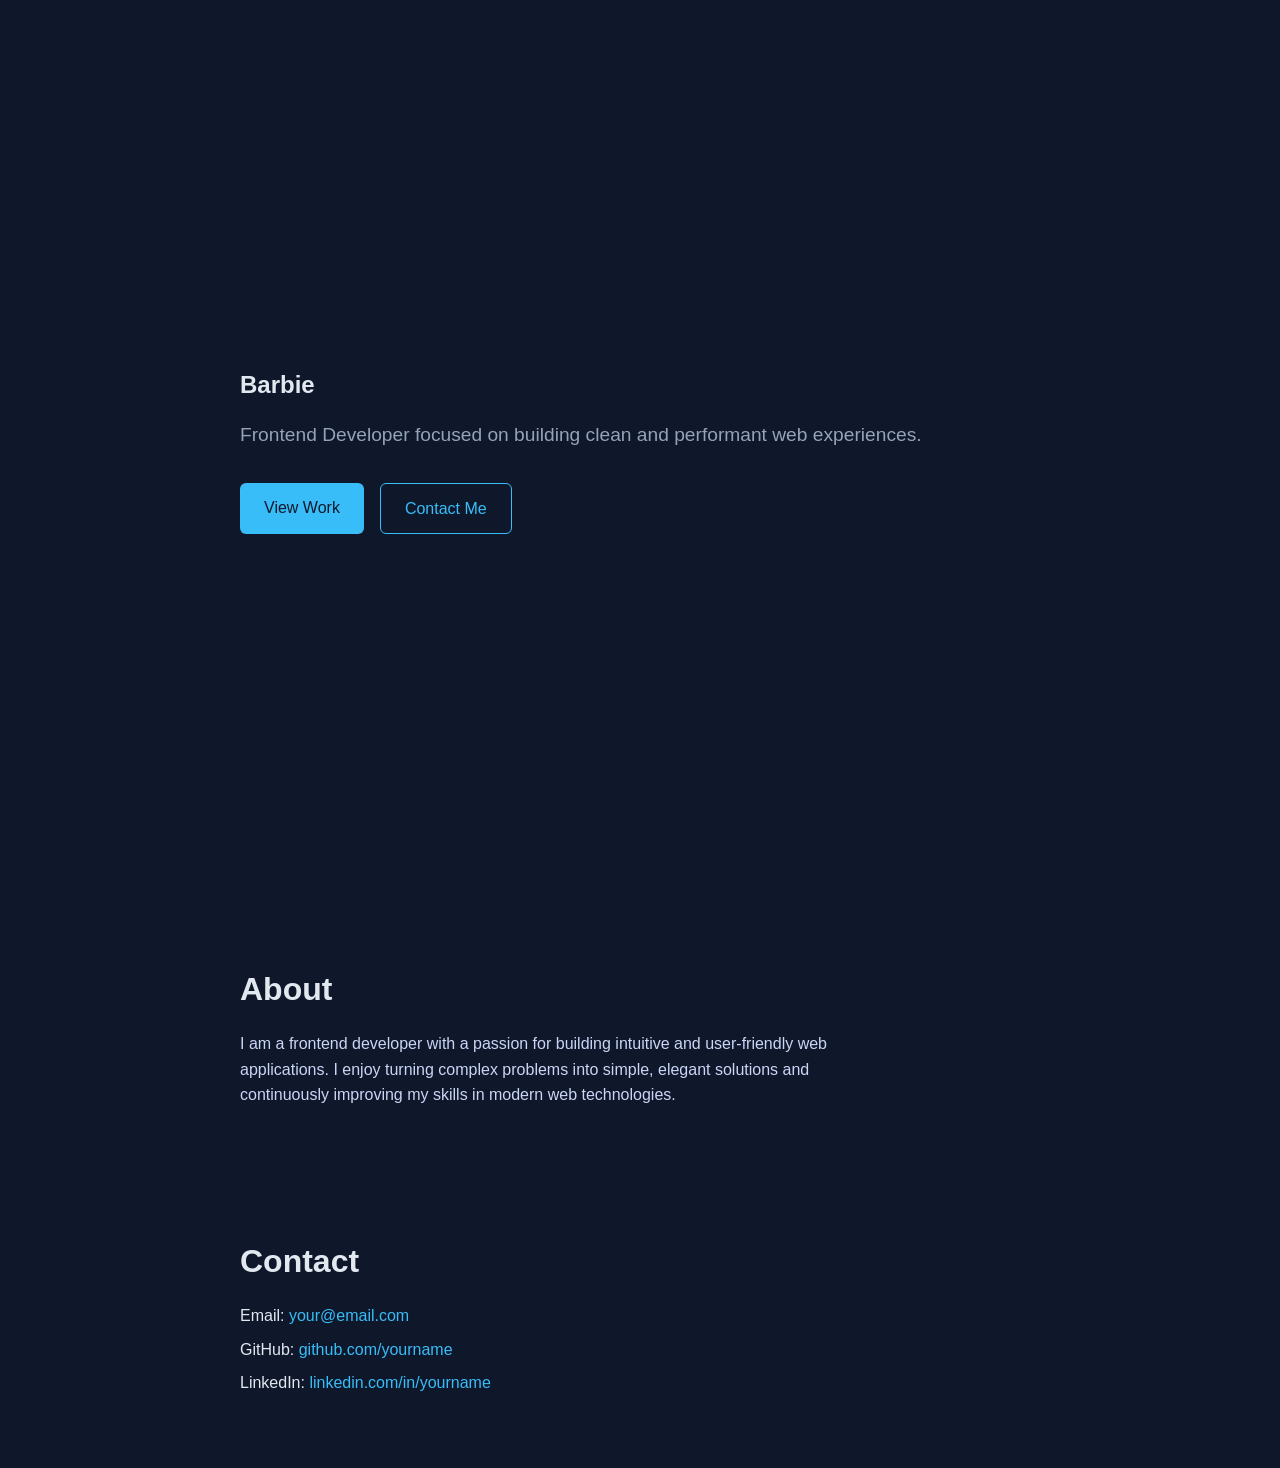
==== index.html @ 31e4a309 "Rename index .html to index.html" ====
<!DOCTYPE html>
<html lang="en">
<head>
  <meta charset="UTF-8" />
  <meta name="viewport" content="width=device-width, initial-scale=1.0" />
  <title>Your Name | Personal Website</title>
  <link rel="stylesheet" href="styles.css" />
</head>
<body>

  <!-- Hero Section -->
  <section class="hero">
    <div class="container">
      <h1 class="Barbie">Barbie</h1>
      <p class="hero__tagline">
        Frontend Developer focused on building clean and performant web experiences.
      </p>

      <div class="hero__actions">
        <a href="#about" class="btn btn--primary">View Work</a>
        <a href="#contact" class="btn btn--secondary">Contact Me</a>
      </div>
    </div>
  </section>

  <!-- About Section -->
  <section id="about" class="about">
    <div class="container">
      <h2 class="section-title">About</h2>
      <p class="about__text">
        I am a frontend developer with a passion for building intuitive and
        user-friendly web applications. I enjoy turning complex problems into
        simple, elegant solutions and continuously improving my skills in modern
        web technologies.
      </p>
    </div>
  </section>

  <!-- Contact Section -->
  <section id="contact" class="contact">
    <div class="container">
      <h2 class="section-title">Contact</h2>
      <ul class="contact__list">
        <li>Email: <a href="mailto:your@email.com">your@email.com</a></li>
        <li>GitHub: <a href="#" target="_blank">github.com/yourname</a></li>
        <li>LinkedIn: <a href="#" target="_blank">linkedin.com/in/yourname</a></li>
      </ul>
    </div>
  </section>

  <script src="script.js"></script>
</body>
</html>
---- styles.css ----
/* ===== Base ===== */
* {
  margin: 0;
  padding: 0;
  box-sizing: border-box;
}

body {
  font-family: -apple-system, BlinkMacSystemFont, "Segoe UI", Roboto, sans-serif;
  background-color: #0f172a;
  color: #e2e8f0;
  line-height: 1.6;
}

/* ===== Layout ===== */
.container {
  width: 90%;
  max-width: 800px;
  margin: 0 auto;
}

/* ===== Typography ===== */
.section-title {
  font-size: 2rem;
  margin-bottom: 1rem;
}

/* ===== Hero ===== */
.hero {
  min-height: 100vh;
  display: flex;
  align-items: center;
}

.hero__name {
  font-size: 3rem;
  font-weight: bold;
}

.hero__tagline {
  margin: 1rem 0 2rem;
  font-size: 1.2rem;
  color: #94a3b8;
}

.hero__actions {
  display: flex;
  gap: 1rem;
}

/* ===== Buttons ===== */
.btn {
  padding: 0.75rem 1.5rem;
  border-radius: 6px;
  text-decoration: none;
  font-weight: 500;
  transition: 0.2s ease;
}

.btn--primary {
  background-color: #38bdf8;
  color: #0f172a;
}

.btn--primary:hover {
  background-color: #0ea5e9;
}

.btn--secondary {
  border: 1px solid #38bdf8;
  color: #38bdf8;
}

.btn--secondary:hover {
  background-color: #38bdf8;
  color: #0f172a;
}

/* ===== About ===== */
.about {
  padding: 4rem 0;
}

.about__text {
  max-width: 600px;
  color: #cbd5f5;
}

/* ===== Contact ===== */
.contact {
  padding: 4rem 0;
}

.contact__list {
  list-style: none;
}

.contact__list li {
  margin-bottom: 0.5rem;
}

.contact a {
  color: #38bdf8;
  text-decoration: none;
}

.contact a:hover {
  text-decoration: underline;
}

/* ===== Responsive ===== */
@media (max-width: 600px) {
  .hero__name {
    font-size: 2.2rem;
  }

  .hero__tagline {
    font-size: 1rem;
  }

  .hero__actions {
    flex-direction: column;
  }
}
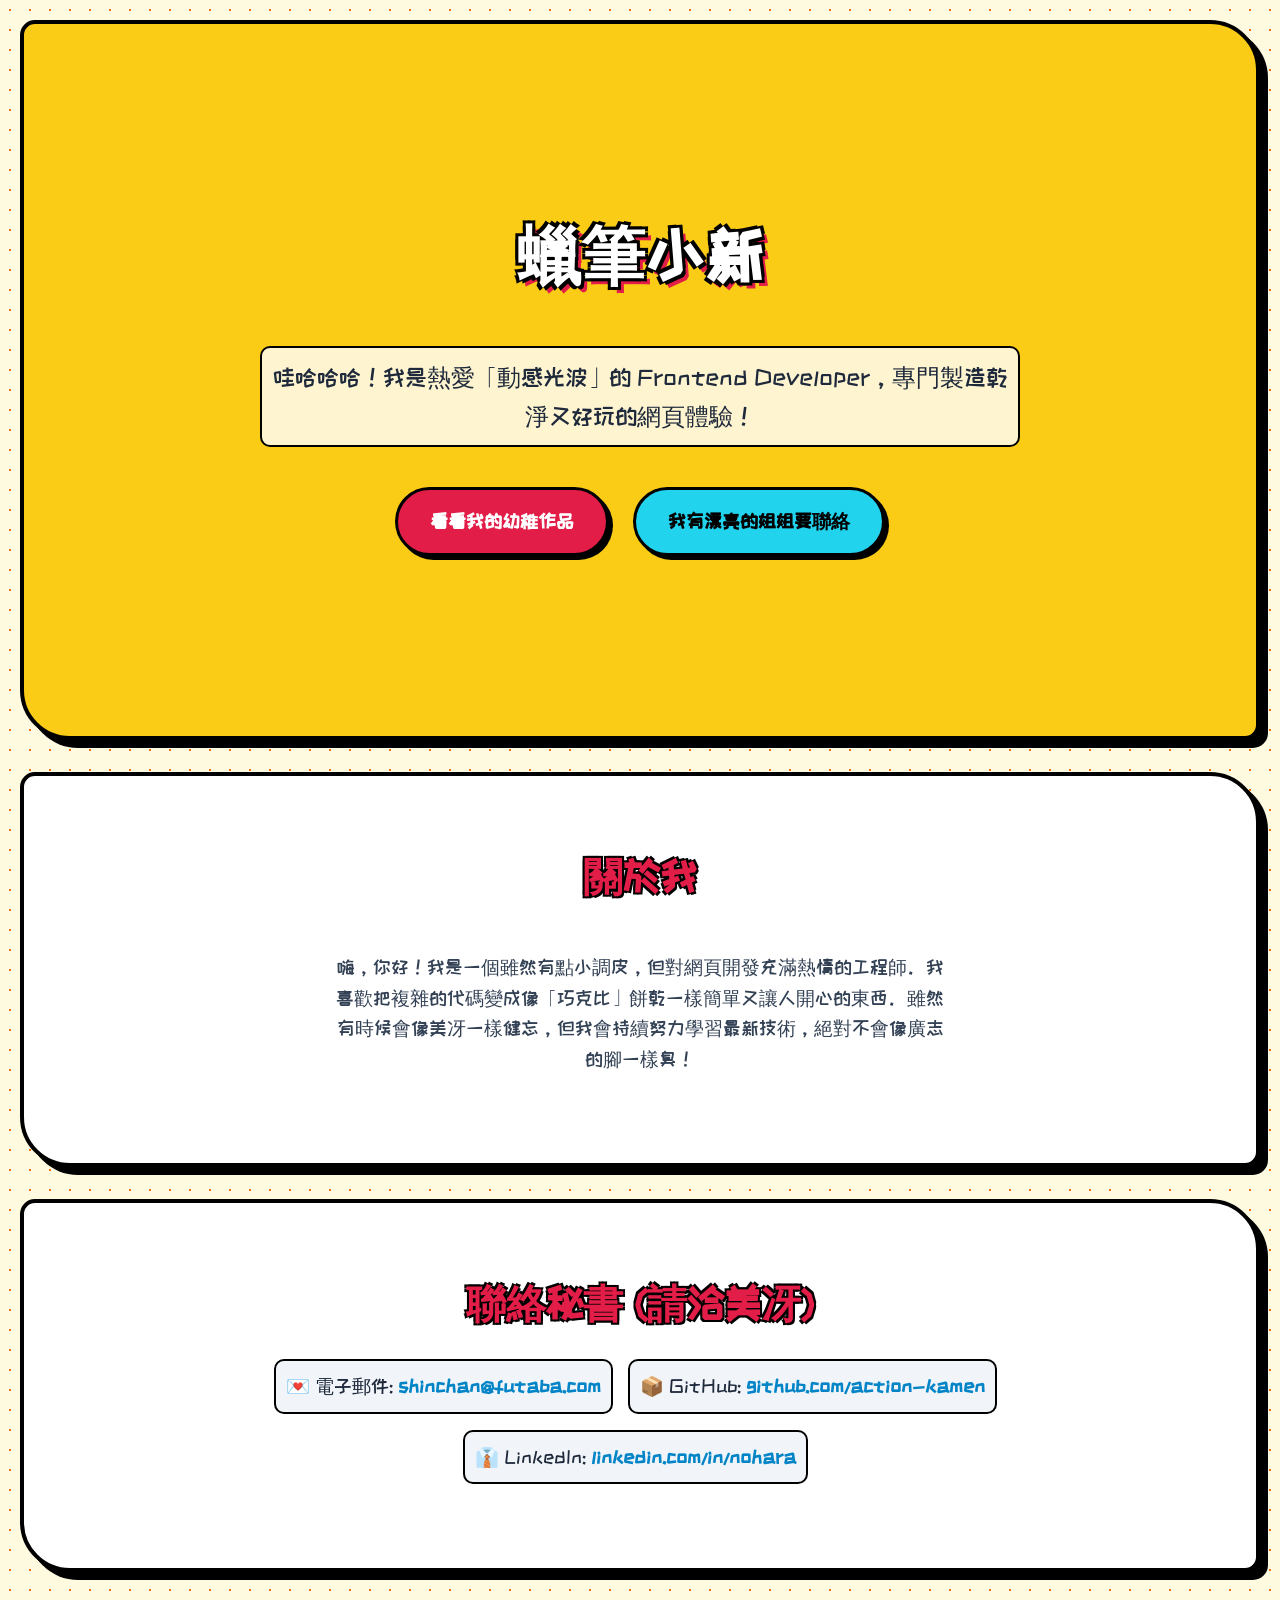
==== commit 5a25872a: "Add files via upload" ====
--- a/index.html
+++ b/index.html
@@ -1,53 +1,47 @@
 <!DOCTYPE html>
-<html lang="en">
+<html lang="zh-Hant">
 <head>
   <meta charset="UTF-8" />
   <meta name="viewport" content="width=device-width, initial-scale=1.0" />
-  <title>Your Name | Personal Website</title>
+  <title>野原新之助風格 | 個人首頁</title>
   <link rel="stylesheet" href="styles.css" />
 </head>
 <body>
 
-  <!-- Hero Section -->
   <section class="hero">
     <div class="container">
-      <h1 class="Barbie">Barbie</h1>
+      <h1 class="hero__name">蠟筆小新</h1>
       <p class="hero__tagline">
-        Frontend Developer focused on building clean and performant web experiences.
+        哇哈哈哈！我是熱愛「動感光波」的 Frontend Developer，專門製造乾淨又好玩的網頁體驗！
       </p>
 
       <div class="hero__actions">
-        <a href="#about" class="btn btn--primary">View Work</a>
-        <a href="#contact" class="btn btn--secondary">Contact Me</a>
+        <a href="#about" class="btn btn--primary">看看我的幼稚作品</a>
+        <a href="#contact" class="btn btn--secondary">我有漂亮的姐姐要聯絡</a>
       </div>
     </div>
   </section>
 
-  <!-- About Section -->
   <section id="about" class="about">
     <div class="container">
-      <h2 class="section-title">About</h2>
+      <h2 class="section-title">關於我</h2>
       <p class="about__text">
-        I am a frontend developer with a passion for building intuitive and
-        user-friendly web applications. I enjoy turning complex problems into
-        simple, elegant solutions and continuously improving my skills in modern
-        web technologies.
+        嗨，你好！我是一個雖然有點小調皮，但對網頁開發充滿熱情的工程師。我喜歡把複雜的代碼變成像「巧克比」餅乾一樣簡單又讓人開心的東西。雖然有時候會像美冴一樣健忘，但我會持續努力學習最新技術，絕對不會像廣志的腳一樣臭！
       </p>
     </div>
   </section>
 
-  <!-- Contact Section -->
   <section id="contact" class="contact">
     <div class="container">
-      <h2 class="section-title">Contact</h2>
+      <h2 class="section-title">聯絡秘書 (請洽美冴)</h2>
       <ul class="contact__list">
-        <li>Email: <a href="mailto:your@email.com">your@email.com</a></li>
-        <li>GitHub: <a href="#" target="_blank">github.com/yourname</a></li>
-        <li>LinkedIn: <a href="#" target="_blank">linkedin.com/in/yourname</a></li>
+        <li>💌 電子郵件: <a href="mailto:shinchan@futaba.com">shinchan@futaba.com</a></li>
+        <li>📦 GitHub: <a href="#" target="_blank">github.com/action-kamen</a></li>
+        <li>👔 LinkedIn: <a href="#" target="_blank">linkedin.com/in/nohara</a></li>
       </ul>
     </div>
   </section>
 
   <script src="script.js"></script>
 </body>
-</html>
+</html>
--- a/styles.css
+++ b/styles.css
@@ -1,4 +1,7 @@
-/* ===== Base ===== */
+/* 匯入可愛的粗體字型 (類似卡通風格) */
+@import url('https://fonts.googleapis.com/css2?family=ZCOOL+KuaiLe&display=swap');
+
+/* ===== Base 基礎設定 ===== */
 * {
   margin: 0;
   padding: 0;
@@ -6,119 +9,212 @@
 }
 
 body {
-  font-family: -apple-system, BlinkMacSystemFont, "Segoe UI", Roboto, sans-serif;
-  background-color: #0f172a;
-  color: #e2e8f0;
+  /* 小新風格配色：米黃色背景，深藍色文字 */
+  font-family: 'ZCOOL KuaiLe', 'Microsoft JhengHei', sans-serif; /* 優先使用卡通字體 */
+  background-color: #fefae0; /* 溫柔的米黃色 */
+  background-image: radial-gradient(#f97316 1px, transparent 1px); /* 橘色小圓點裝飾 (像巧克比餅乾) */
+  background-size: 20px 20px;
+  color: #1e293b;
   line-height: 1.6;
-}
-
-/* ===== Layout ===== */
+  padding: 20px;
+}
+
+/* ===== Layout 佈局 ===== */
 .container {
-  width: 90%;
+  width: 95%;
   max-width: 800px;
   margin: 0 auto;
-}
-
-/* ===== Typography ===== */
+  padding: 20px;
+}
+
+/* ===== Typography 文字樣式 ===== */
 .section-title {
-  font-size: 2rem;
-  margin-bottom: 1rem;
-}
-
-/* ===== Hero ===== */
+  font-size: 2.5rem;
+  margin-bottom: 1.5rem;
+  color: #e11d48; /* 小新上衣的紅色 */
+  text-align: center;
+  /* 加入黑色描邊，更有卡通感 */
+  text-shadow: 
+    -2px -2px 0 #000,  
+     2px -2px 0 #000,
+    -2px  2px 0 #000,
+     2px  2px 0 #000;
+}
+
+/* ===== 通用卡片樣式 (加入粗邊框和硬陰影) ===== */
+section {
+  background: #fff;
+  border: 4px solid #000; /* 粗黑邊框 */
+  border-radius: 15px 50px 15px 50px; /* 不規則的圓角 */
+  padding: 3rem 2rem;
+  margin-bottom: 2rem;
+  /* 硬陰影 (Comic Book style) */
+  box-shadow: 8px 8px 0px #000;
+  transition: transform 0.2s ease;
+}
+
+section:hover {
+  transform: translate(-2px, -2px);
+  box-shadow: 10px 10px 0px #000;
+}
+
+/* ===== Hero 歡迎區塊 ===== */
 .hero {
-  min-height: 100vh;
+  min-height: 80vh;
   display: flex;
   align-items: center;
+  justify-content: center;
+  text-align: center;
+  /* 側邊加入小新的黃色褲子配色 */
+  background-color: #facc15;
 }
 
 .hero__name {
-  font-size: 3rem;
+  font-size: 4rem;
   font-weight: bold;
+  color: #fff;
+  margin-bottom: 1rem;
+  /* 強烈的文字描邊與陰影 */
+  text-shadow: 
+    -3px -3px 0 #000,  
+     3px -3px 0 #000,
+    -3px  3px 0 #000,
+     3px  3px 0 #000,
+     6px 6px 0px #e11d48; /* 紅色硬陰影 */
 }
 
 .hero__tagline {
-  margin: 1rem 0 2rem;
-  font-size: 1.2rem;
-  color: #94a3b8;
+  margin: 1.5rem 0 2.5rem;
+  font-size: 1.5rem;
+  color: #1e293b;
+  background: rgba(255, 255, 255, 0.8);
+  padding: 10px;
+  border: 2px solid #000;
+  border-radius: 10px;
+  display: inline-block;
 }
 
 .hero__actions {
   display: flex;
-  gap: 1rem;
-}
-
-/* ===== Buttons ===== */
+  gap: 1.5rem;
+  justify-content: center;
+}
+
+/* ===== Buttons 按鈕 ===== */
 .btn {
-  padding: 0.75rem 1.5rem;
-  border-radius: 6px;
+  display: inline-block;
+  padding: 1rem 2rem;
+  border-radius: 50px; /* 膠囊形狀 */
   text-decoration: none;
-  font-weight: 500;
-  transition: 0.2s ease;
-}
-
+  font-weight: bold;
+  font-size: 1.2rem;
+  transition: all 0.2s ease;
+  border: 3px solid #000; /* 粗邊框 */
+  box-shadow: 4px 4px 0px #000; /* 硬陰影 */
+  cursor: pointer;
+}
+
+.btn:active {
+  transform: translate(2px, 2px);
+  box-shadow: 2px 2px 0px #000;
+}
+
+/* 主要按鈕 (小新的紅色上衣) */
 .btn--primary {
-  background-color: #38bdf8;
-  color: #0f172a;
+  background-color: #e11d48;
+  color: #fff;
 }
 
 .btn--primary:hover {
-  background-color: #0ea5e9;
-}
-
+  background-color: #be123c;
+  transform: scale(1.05) rotate(-2deg); /* 懸停時放大並輕微旋轉 */
+}
+
+/* 次要按鈕 (小新的青色鞋子) */
 .btn--secondary {
-  border: 1px solid #38bdf8;
-  color: #38bdf8;
+  background-color: #22d3ee;
+  color: #000;
 }
 
 .btn--secondary:hover {
-  background-color: #38bdf8;
-  color: #0f172a;
-}
-
-/* ===== About ===== */
+  background-color: #06b6d4;
+  transform: scale(1.05) rotate(2deg);
+}
+
+/* ===== About 關於我 ===== */
 .about {
-  padding: 4rem 0;
+  /* 背景加上淡淡的星星圖案 (小新睡衣圖案) */
+  background-image: url('[data-uri]');
 }
 
 .about__text {
-  max-width: 600px;
-  color: #cbd5f5;
-}
-
-/* ===== Contact ===== */
+  max-width: 650px;
+  margin: 0 auto;
+  font-size: 1.2rem;
+  color: #334155;
+  text-align: center;
+  background: rgba(255, 255, 255, 0.9);
+  padding: 20px;
+  border-radius: 10px;
+}
+
+/* ===== Contact 聯絡我 ===== */
 .contact {
-  padding: 4rem 0;
+  background-color: #fff;
 }
 
 .contact__list {
   list-style: none;
+  text-align: center;
+  font-size: 1.2rem;
 }
 
 .contact__list li {
-  margin-bottom: 0.5rem;
-}
-
+  margin-bottom: 1rem;
+  background: #f1f5f9;
+  border: 2px solid #000;
+  padding: 10px;
+  border-radius: 10px;
+  display: inline-block;
+  margin-right: 10px;
+}
+
+/* 動感光波藍色連結 */
 .contact a {
-  color: #38bdf8;
+  color: #0284c7;
   text-decoration: none;
+  font-weight: bold;
 }
 
 .contact a:hover {
-  text-decoration: underline;
-}
-
-/* ===== Responsive ===== */
+  text-decoration: underline wavy #e11d48; /* 波浪形底線 */
+}
+
+/* ===== Responsive RWD ===== */
 @media (max-width: 600px) {
+  body {
+    padding: 10px;
+  }
+  
   .hero__name {
-    font-size: 2.2rem;
+    font-size: 2.8rem;
   }
 
   .hero__tagline {
-    font-size: 1rem;
+    font-size: 1.1rem;
   }
 
   .hero__actions {
     flex-direction: column;
+    gap: 1rem;
+  }
+  
+  .btn {
+    width: 100%;
+  }
+  
+  .contact__list li {
+    display: block;
+    margin-right: 0;
   }
 }
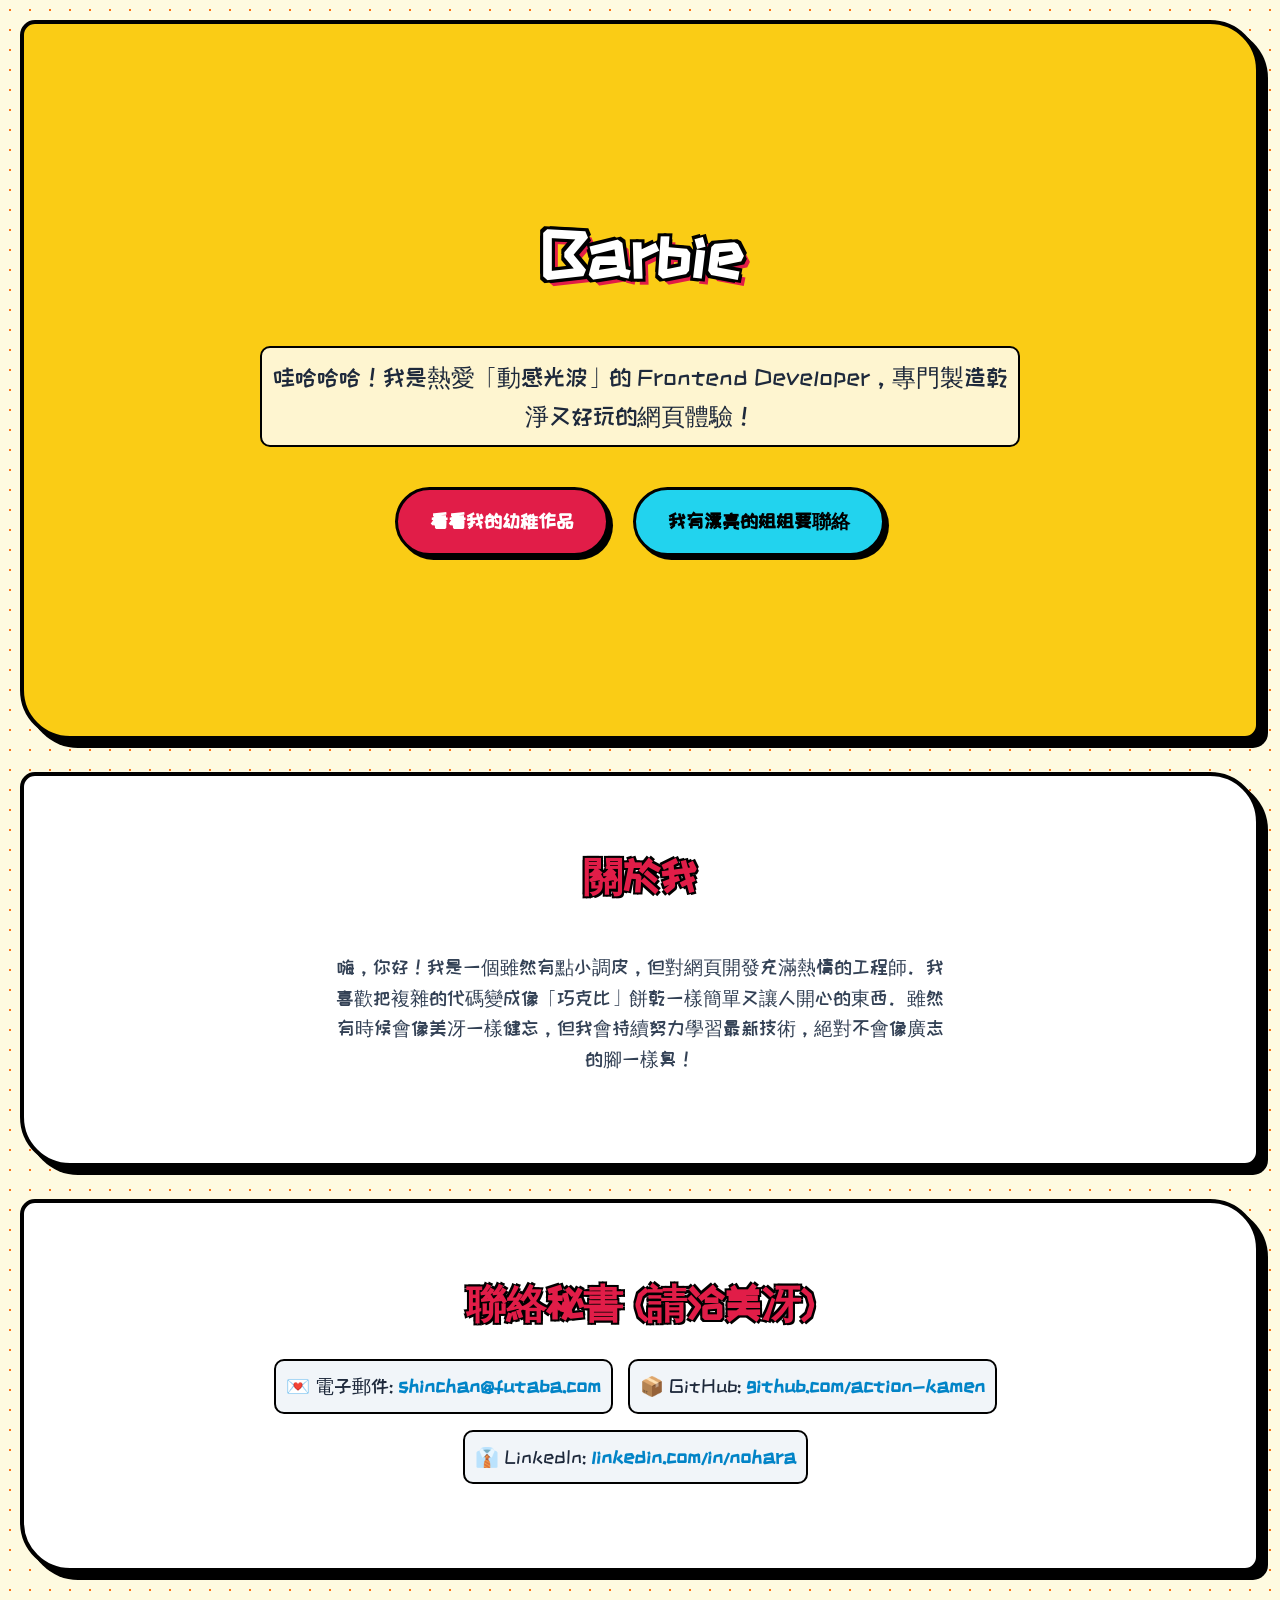
==== commit be724fb4: "Update index.html" ====
--- a/index.html
+++ b/index.html
@@ -10,7 +10,7 @@
 
   <section class="hero">
     <div class="container">
-      <h1 class="hero__name">蠟筆小新</h1>
+      <h1 class="hero__name">Barbie</h1>
       <p class="hero__tagline">
         哇哈哈哈！我是熱愛「動感光波」的 Frontend Developer，專門製造乾淨又好玩的網頁體驗！
       </p>
@@ -44,4 +44,4 @@
 
   <script src="script.js"></script>
 </body>
-</html>+</html>
